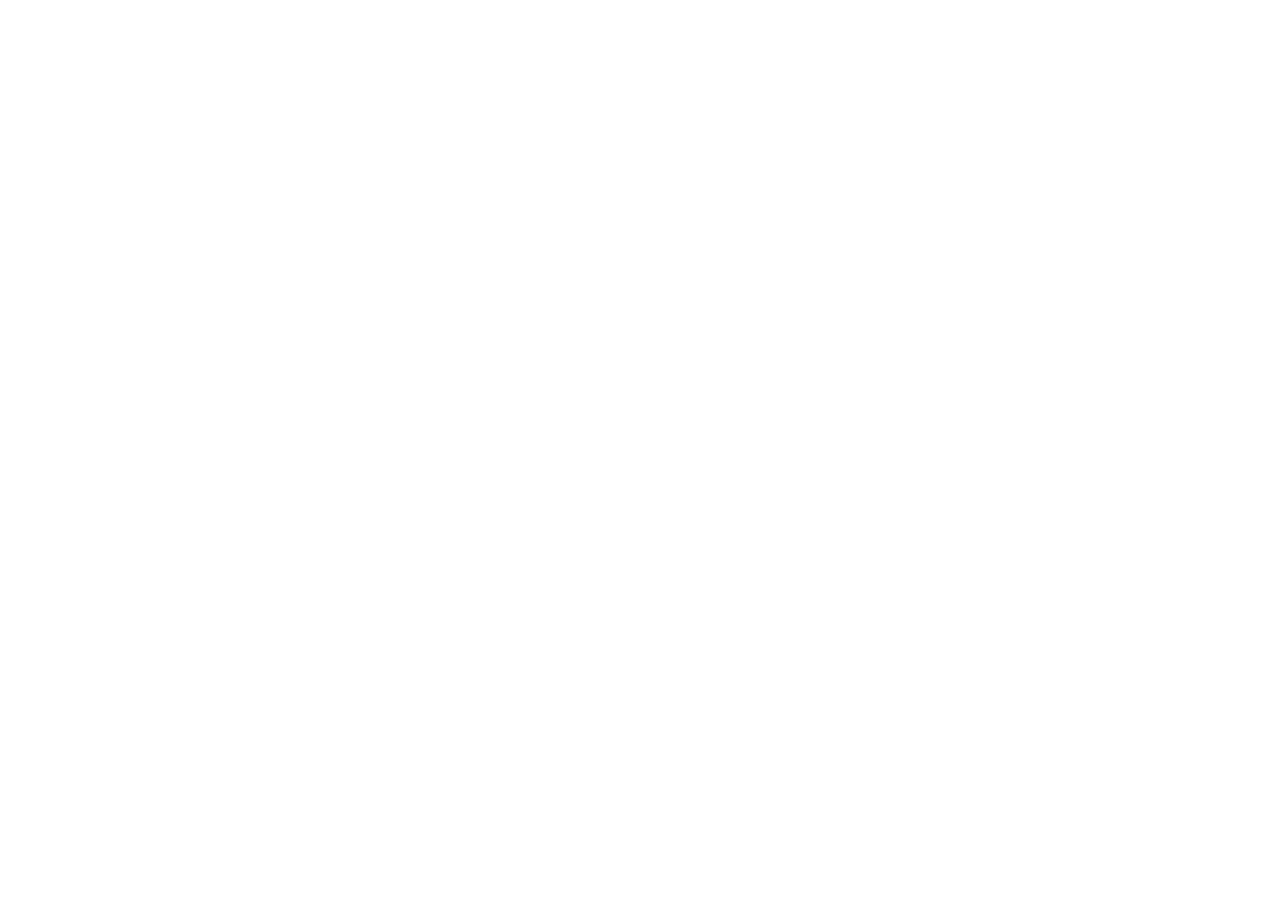
==== index.html @ dd5cb272 "creation du commit 1" ====
<!DOCTYPE html>
<html lang="en">
<head>
    <meta charset="UTF-8">
    <meta name="viewport" content="width=device-width, initial-scale=1.0">
    <title>Afritalent-accueil</title>
    <!--lien bootstrap -->
    <link rel="stylesheet" href="https://cdn.jsdelivr.net/npm/bootstrap@5.3.0/dist/css/bootstrap.min.css">
    <link rel="stylesheet" href="css/style.css">
</head>
<body>
    <!--lien bootstrap js-->
    <script src="https://cdn.jsdelivr.net/npm/bootstrap@5.3.0/dist/js/bootstrap.bundle.min.js"></script>
    <!--lien js-->
    <script src="js/main.js"></script>
</body>
</html>
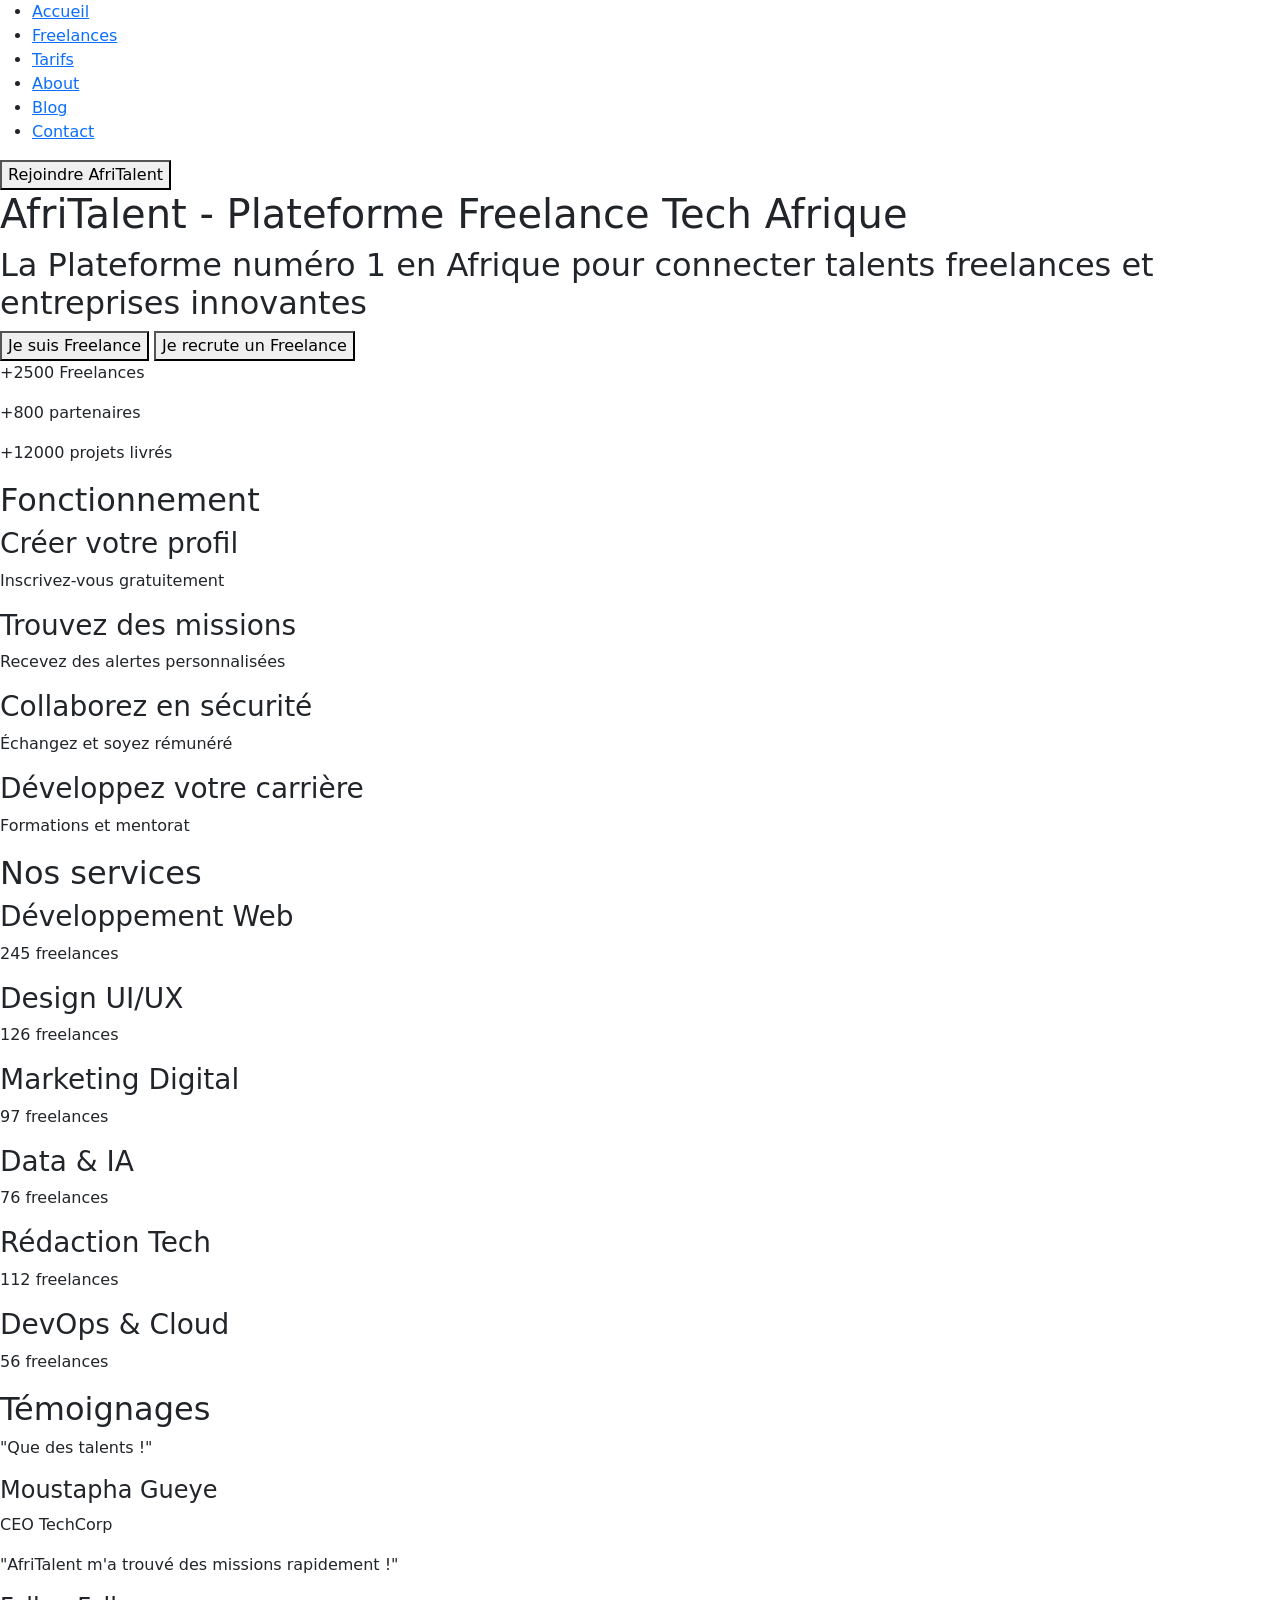
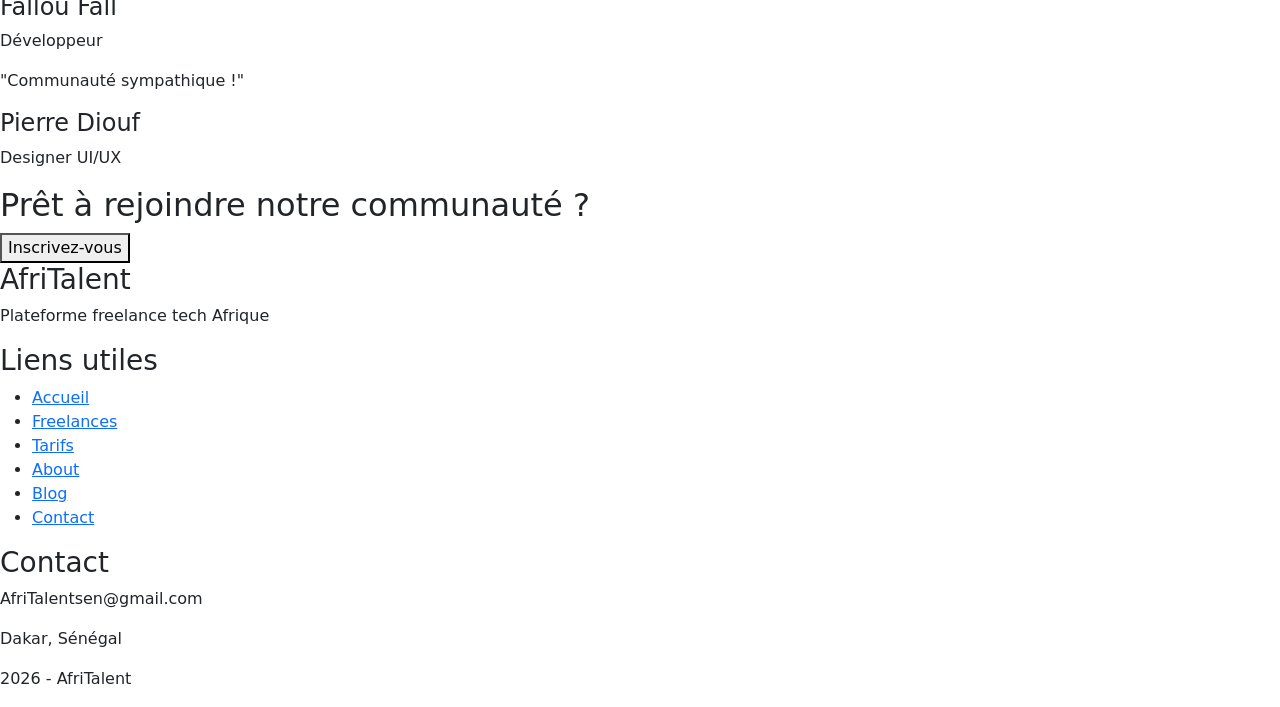
==== commit d32f1a40: "commit 2" ====
--- a/index.html
+++ b/index.html
@@ -9,6 +9,133 @@
     <link rel="stylesheet" href="css/style.css">
 </head>
 <body>
+    
+    <header>
+        <nav>
+            <ul>
+                <li><a href="index.html">Accueil</a></li>
+                <li><a href="freelances.html">Freelances</a></li>
+                <li><a href="tarifs.html">Tarifs</a></li>
+                <li><a href="about.html">About</a></li>
+                <li><a href="blog.html">Blog</a></li>
+                <li><a href="contact.html">Contact</a></li>
+            </ul>
+            <button>Rejoindre AfriTalent</button>
+        </nav>
+    </header>
+
+    <main>
+        <!-- Hero -->
+        <section>
+            <h1>AfriTalent - Plateforme Freelance Tech Afrique</h1>
+            <h2>La Plateforme numéro 1 en Afrique pour connecter talents freelances et entreprises innovantes</h2>
+            <button>Je suis Freelance</button>
+            <button>Je recrute un Freelance</button>
+            <p>+2500 Freelances</p>
+            <p>+800 partenaires</p>
+            <p>+12000 projets livrés</p>
+        </section>
+
+        <!-- Comment ça marche -->
+        <section>
+            <h2>Fonctionnement</h2>
+            <div>
+                <h3>Créer votre profil</h3>
+                <p>Inscrivez-vous gratuitement</p>
+            </div>
+            <div>
+                <h3>Trouvez des missions</h3>
+                <p>Recevez des alertes personnalisées</p>
+            </div>
+            <div>
+                <h3>Collaborez en sécurité</h3>
+                <p>Échangez et soyez rémunéré</p>
+            </div>
+            <div>
+                <h3>Développez votre carrière</h3>
+                <p>Formations et mentorat</p>
+            </div>
+        </section>
+
+        <!-- Nos services -->
+        <section>
+            <h2>Nos services</h2>
+            <div>
+                <h3>Développement Web</h3>
+                <p>245 freelances</p>
+            </div>
+            <div>
+                <h3>Design UI/UX</h3>
+                <p>126 freelances</p>
+            </div>
+            <div>
+                <h3>Marketing Digital</h3>
+                <p>97 freelances</p>
+            </div>
+            <div>
+                <h3>Data & IA</h3>
+                <p>76 freelances</p>
+            </div>
+            <div>
+                <h3>Rédaction Tech</h3>
+                <p>112 freelances</p>
+            </div>
+            <div>
+                <h3>DevOps & Cloud</h3>
+                <p>56 freelances</p>
+            </div>
+        </section>
+
+        <!-- Témoignages -->
+        <section>
+            <h2>Témoignages</h2>
+            <div>
+                <p>"Que des talents !"</p>
+                <h4>Moustapha Gueye</h4>
+                <p>CEO TechCorp</p>
+            </div>
+            <div>
+                <p>"AfriTalent m'a trouvé des missions rapidement !"</p>
+                <h4>Fallou Fall</h4>
+                <p>Développeur</p>
+            </div>
+            <div>
+                <p>"Communauté sympathique !"</p>
+                <h4>Pierre Diouf</h4>
+                <p>Designer UI/UX</p>
+            </div>
+        </section>
+
+        <!-- CTA -->
+        <section>
+            <h2>Prêt à rejoindre notre communauté ?</h2>
+            <button>Inscrivez-vous</button>
+        </section>
+    </main>
+
+    <footer>
+        <div>
+            <h3>AfriTalent</h3>
+            <p>Plateforme freelance tech Afrique</p>
+        </div>
+        <div>
+            <h3>Liens utiles</h3>
+            <ul>
+                <li><a href="index.html">Accueil</a></li>
+                <li><a href="freelances.html">Freelances</a></li>
+                <li><a href="tarifs.html">Tarifs</a></li>
+                <li><a href="about.html">About</a></li>
+                <li><a href="blog.html">Blog</a></li>
+                <li><a href="contact.html">Contact</a></li>
+            </ul>
+        </div>
+        <div>
+            <h3>Contact</h3>
+            <p>AfriTalentsen@gmail.com</p>
+            <p>Dakar, Sénégal</p>
+        </div>
+        <p>2026 - AfriTalent</p>
+    </footer>
     <!--lien bootstrap js-->
     <script src="https://cdn.jsdelivr.net/npm/bootstrap@5.3.0/dist/js/bootstrap.bundle.min.js"></script>
     <!--lien js-->
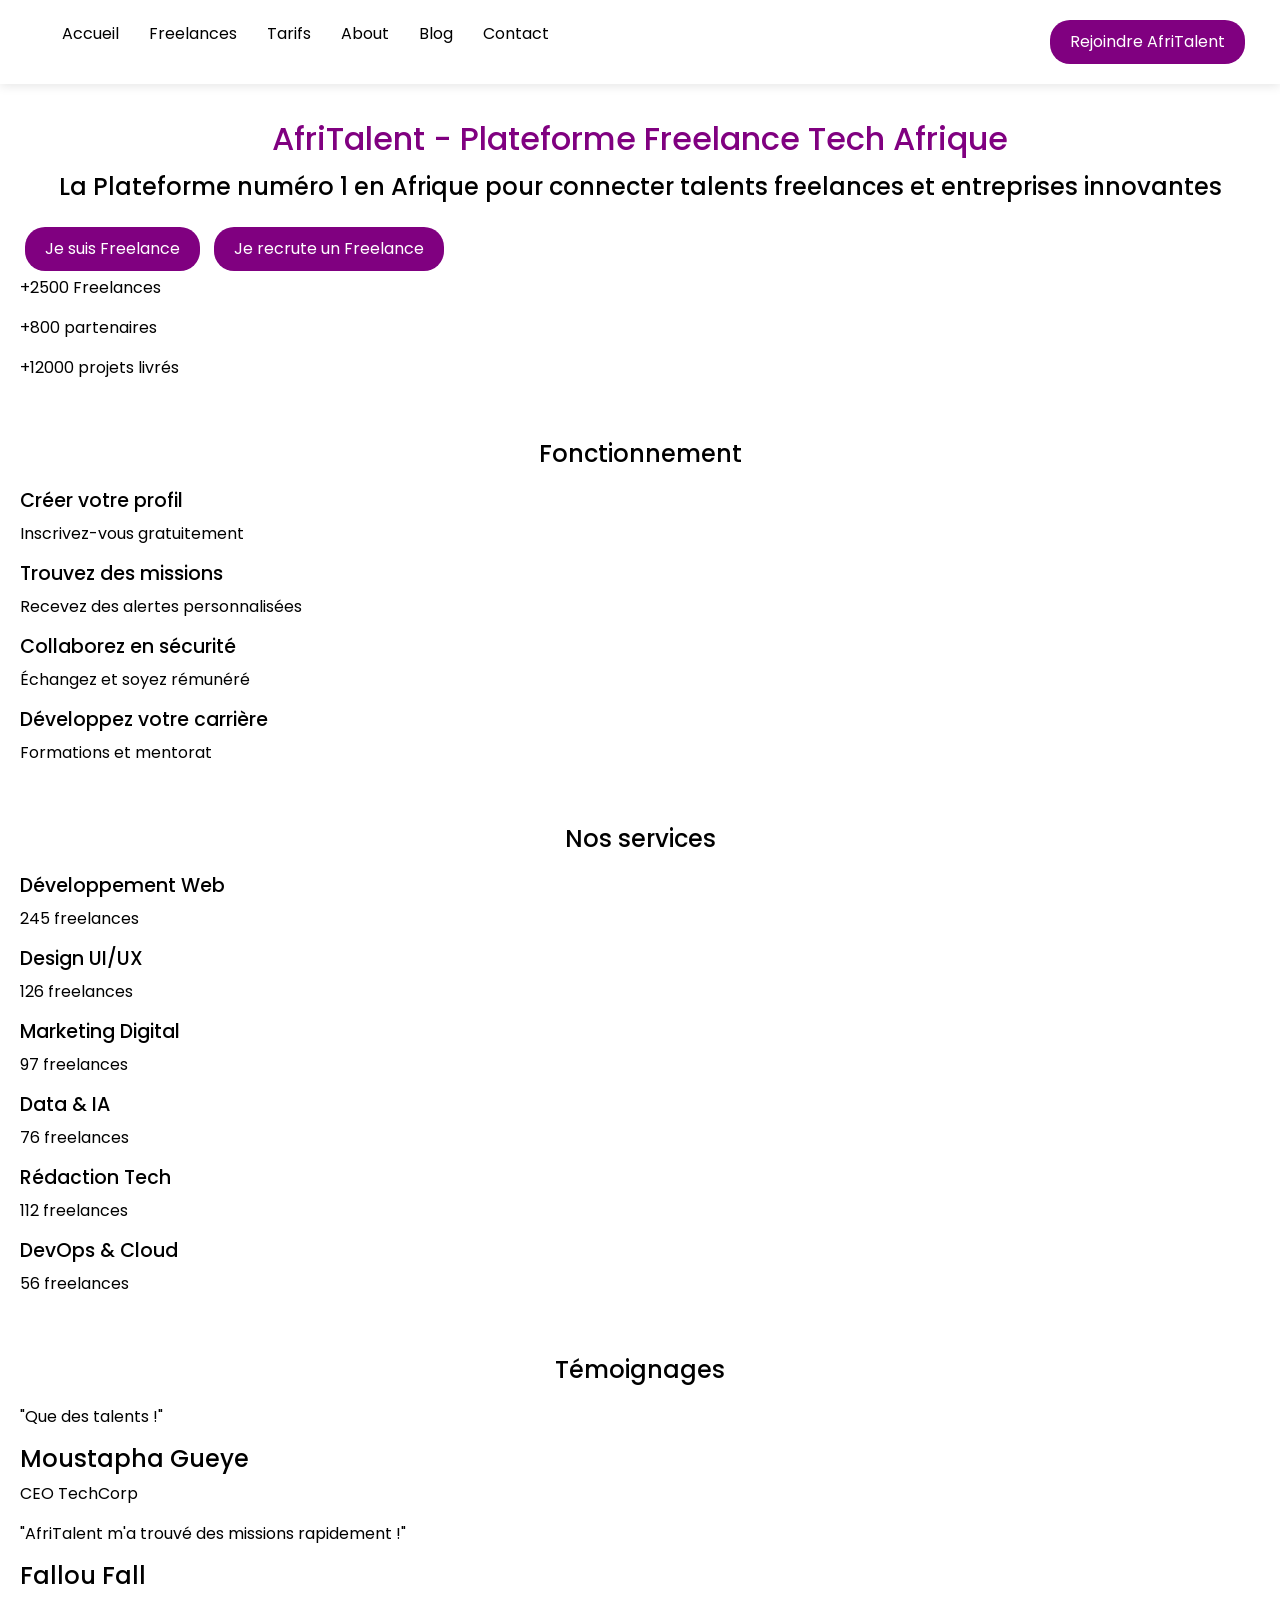
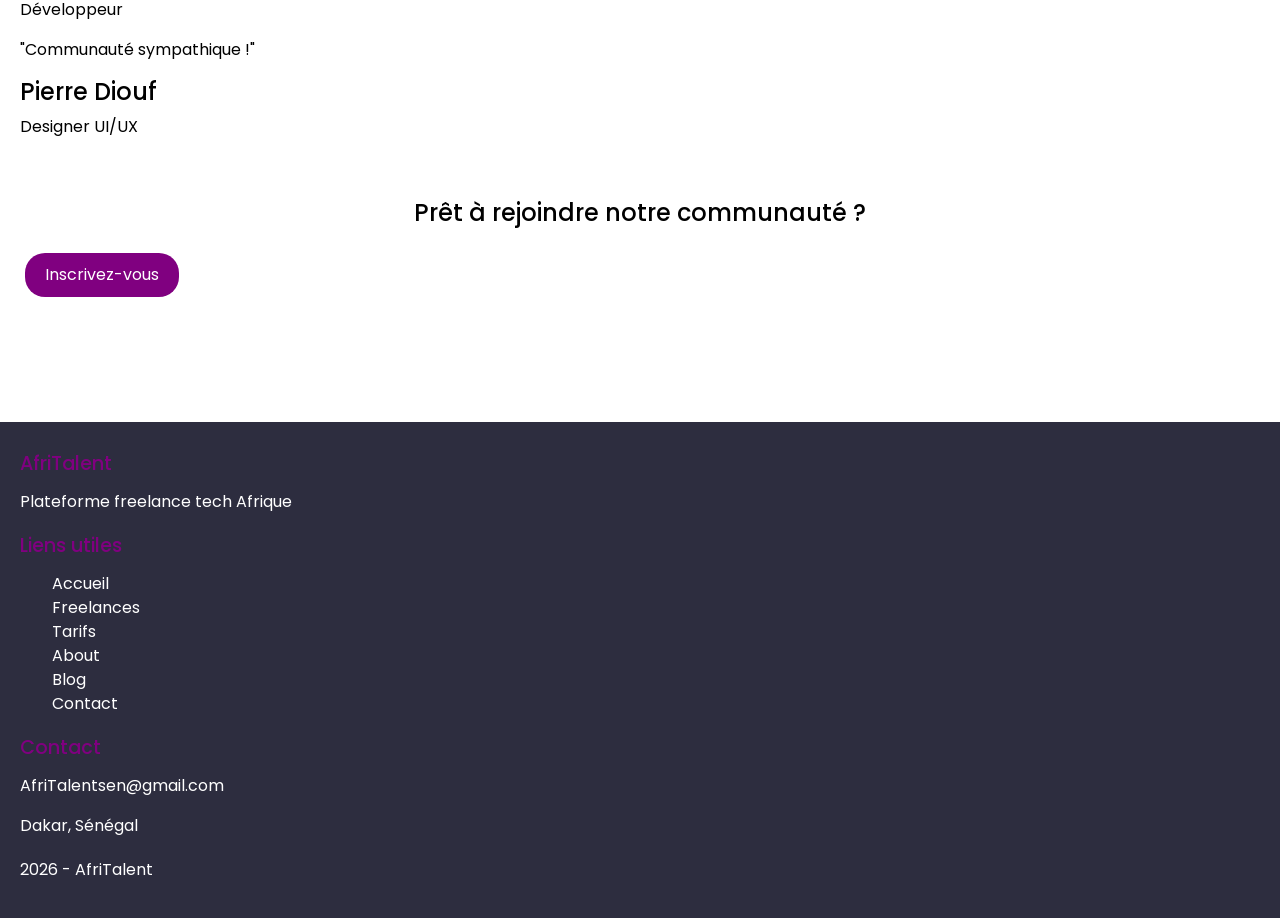
==== commit eae04012: "commit 3" ====
--- a/index.html
+++ b/index.html
@@ -7,6 +7,8 @@
     <!--lien bootstrap -->
     <link rel="stylesheet" href="https://cdn.jsdelivr.net/npm/bootstrap@5.3.0/dist/css/bootstrap.min.css">
     <link rel="stylesheet" href="css/style.css">
+    <!--lien google font-->
+    <link href="https://fonts.googleapis.com/css2?family=Poppins:wght@300;400;500;600;700&display=swap" rel="stylesheet">
 </head>
 <body>
     
--- a/css/style.css
+++ b/css/style.css
@@ -0,0 +1,163 @@
+/*variable CSS*/
+:root {
+    --violet: purple;
+    --violet-fonce: #800080;
+    --gris-fonce: #2d2d3f;
+    --gris-clair: #f8f9fa;
+    --blanc: white;
+    --noir: black;
+    --ombre: 0 2px 10px rgba(0, 0, 0, 0.1);
+}
+
+/*css*/
+* {
+    margin: 0;
+    padding: 0;
+}
+
+/*body */
+body {
+    font-family: 'Poppins', sans-serif;
+    background: var(--blanc);
+    color: var(--noir);
+}
+
+/*navbar*/
+header {
+    background: white;
+    padding: 15px 30px;
+    position: fixed;
+    top: 0;
+    width: 100%;
+    box-shadow: 0 2px 10px rgba(0, 0, 0, 0.1);
+}
+
+nav {
+    display: flex;
+    justify-content: space-between;
+    align-items: center;
+}
+
+nav ul {
+    display: flex;
+    list-style: none;
+    gap: 30px;
+}
+
+nav ul li a {
+    text-decoration: none;
+    color: black;
+}
+
+nav ul li a:hover {
+    color: purple;
+}
+
+nav button {
+    background: purple;
+    color: white;
+    border: none;
+    padding: 10px 20px;
+    border-radius: 20px;
+    cursor: pointer;
+}
+
+nav button:hover {
+    background: #800080;
+}
+
+/*main */
+main {
+    margin-top: 100px;
+    padding: 20px;
+}
+
+/*section*/
+section {
+    margin-bottom: 60px;
+}
+
+/*titre */
+h1 {
+    color: purple;
+    font-size: 2rem;
+    margin-bottom: 15px;
+    text-align: center;
+}
+
+h2 {
+    font-size: 1.5rem;
+    margin-bottom: 20px;
+    text-align: center;
+}
+
+h3 {
+    font-size: 1.2rem;
+    margin-bottom: 10px;
+}
+
+/* bouton*/
+button {
+    background: purple;
+    color: white;
+    border: none;
+    padding: 10px 20px;
+    border-radius: 20px;
+    cursor: pointer;
+    margin: 5px;
+}
+
+button:hover {
+    background: #800080;
+}
+
+/* footer*/
+footer {
+    background: #2d2d3f;
+    color: white;
+    padding: 30px 20px 20px;
+    margin-top: 40px;
+}
+
+footer div {
+    margin-bottom: 20px;
+}
+
+footer h3 {
+    color: purple;
+    margin-bottom: 15px;
+}
+
+footer ul {
+    list-style: none;
+}
+
+footer ul li a {
+    color: white;
+    text-decoration: none;
+}
+
+footer ul li a:hover {
+    color: purple;
+}
+
+/*responsive */
+@media (max-width: 768px) {
+    nav ul {
+        flex-direction: column;
+        gap: 10px;
+        margin-top: 10px;
+    }
+
+    nav {
+        flex-direction: column;
+    }
+
+    h1 {
+        font-size: 1.5rem;
+    }
+
+    h2 {
+        font-size: 1.2rem;
+    }
+}
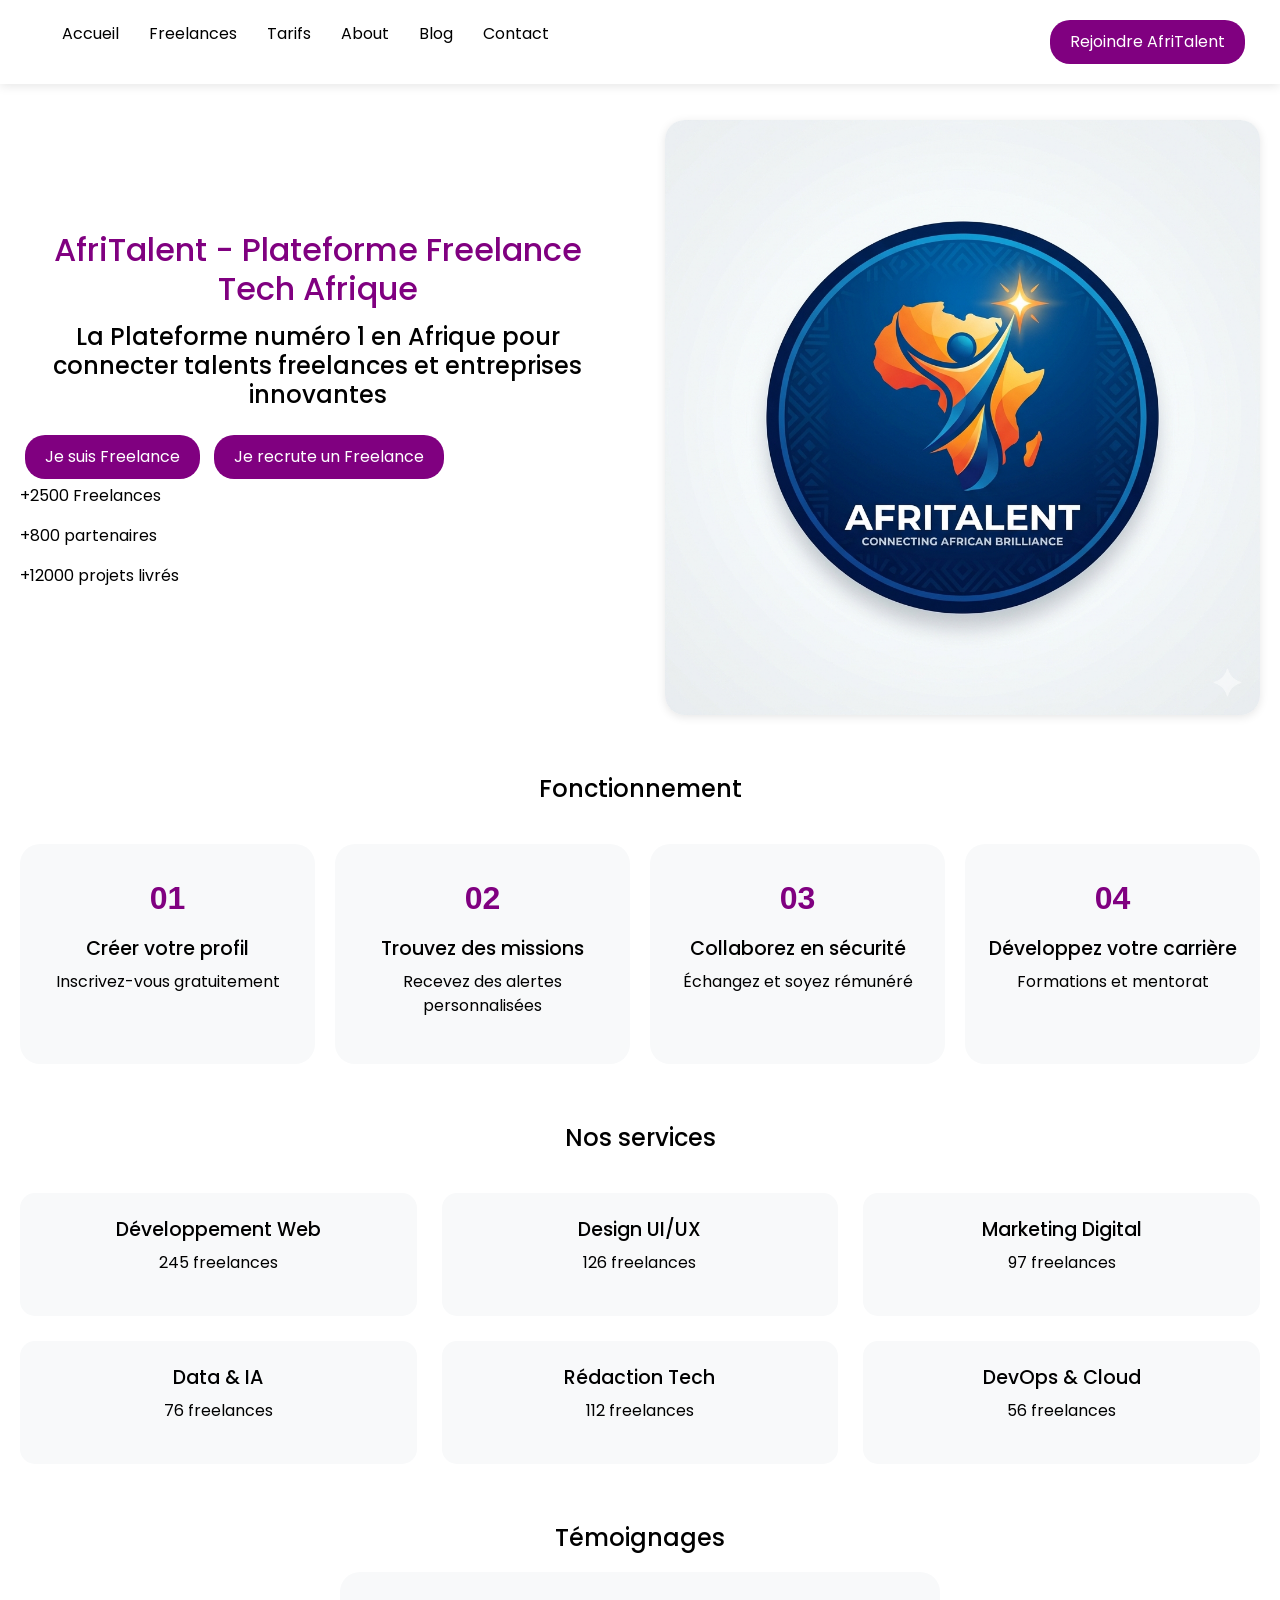
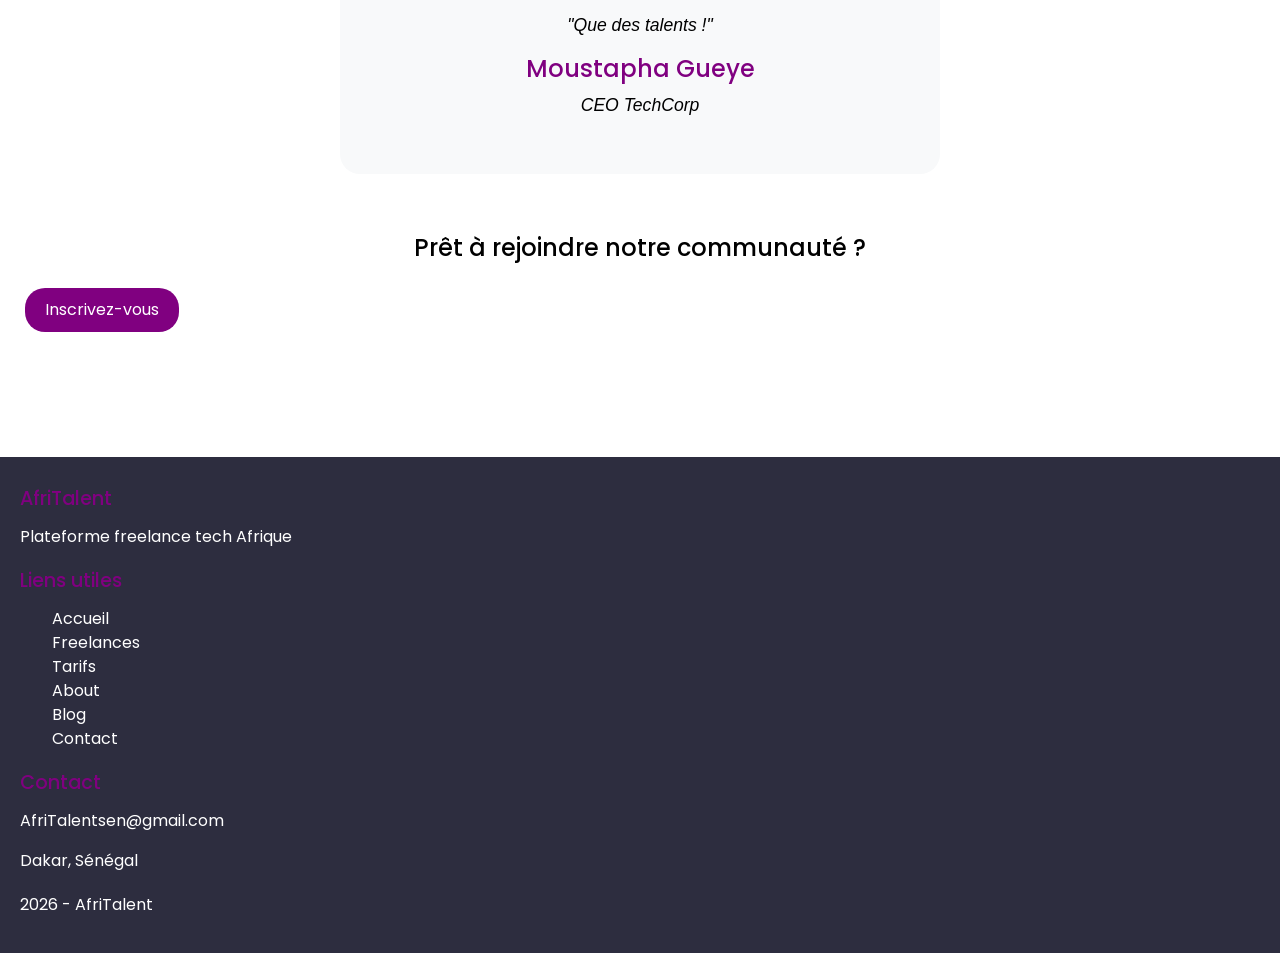
==== commit 83cb7cf4: "commit 4" ====
--- a/index.html
+++ b/index.html
@@ -29,83 +29,119 @@
     <main>
         <!-- Hero -->
         <section>
-            <h1>AfriTalent - Plateforme Freelance Tech Afrique</h1>
-            <h2>La Plateforme numéro 1 en Afrique pour connecter talents freelances et entreprises innovantes</h2>
-            <button>Je suis Freelance</button>
-            <button>Je recrute un Freelance</button>
-            <p>+2500 Freelances</p>
-            <p>+800 partenaires</p>
-            <p>+12000 projets livrés</p>
-        </section>
+            <div class="hero">
+    <div class="hero-content">
+        <h1>AfriTalent - Plateforme Freelance Tech Afrique</h1>
+        <h2>La Plateforme numéro 1 en Afrique pour connecter talents freelances et entreprises innovantes</h2>
+        <button>Je suis Freelance</button>
+        <button>Je recrute un Freelance</button>
+        <p>+2500 Freelances</p>
+        <p>+800 partenaires</p>
+        <p>+12000 projets livrés</p>
+    </div>
+    <div class="hero-image">
+        <img src="images/histoire.jpg" alt="Freelance tech">
+    </div>
+</div>
 
-        <!-- Comment ça marche -->
-        <section>
-            <h2>Fonctionnement</h2>
-            <div>
-                <h3>Créer votre profil</h3>
-                <p>Inscrivez-vous gratuitement</p>
+<!-- Comment ça marche - Bento Grid -->
+<section>
+    <h2>Fonctionnement</h2>
+    <div class="bento-grid">
+        <div class="bento-carte">
+            <div class="numero">01</div>
+            <h3>Créer votre profil</h3>
+            <p>Inscrivez-vous gratuitement</p>
+        </div>
+        <div class="bento-carte">
+            <div class="numero">02</div>
+            <h3>Trouvez des missions</h3>
+            <p>Recevez des alertes personnalisées</p>
+        </div>
+        <div class="bento-carte">
+            <div class="numero">03</div>
+            <h3>Collaborez en sécurité</h3>
+            <p>Échangez et soyez rémunéré</p>
+        </div>
+        <div class="bento-carte">
+            <div class="numero">04</div>
+            <h3>Développez votre carrière</h3>
+            <p>Formations et mentorat</p>
+        </div>
+    </div>
+</section>
+
+<!-- Nos services -->
+<section>
+    <h2>Nos services</h2>
+    <div class="categories-grid">
+        <div class="categories-carte">
+            <i class="bi bi-code-slash"></i>
+            <h3>Développement Web</h3>
+            <p>245 freelances</p>
+        </div>
+        <div class="categories-carte">
+            <i class="bi bi-brush"></i>
+            <h3>Design UI/UX</h3>
+            <p>126 freelances</p>
+        </div>
+        <div class="categories-carte">
+            <i class="bi bi-megaphone"></i>
+            <h3>Marketing Digital</h3>
+            <p>97 freelances</p>
+        </div>
+        <div class="categories-carte">
+            <i class="bi bi-graph-up"></i>
+            <h3>Data & IA</h3>
+            <p>76 freelances</p>
+        </div>
+        <div class="categories-carte">
+            <i class="bi bi-pencil"></i>
+            <h3>Rédaction Tech</h3>
+            <p>112 freelances</p>
+        </div>
+        <div class="categories-carte">
+            <i class="bi bi-cloud-upload"></i>
+            <h3>DevOps & Cloud</h3>
+            <p>56 freelances</p>
+        </div>
+    </div>
+</section>
+
+<!-- Témoignages - Carousel -->
+<section>
+    <h2>Témoignages</h2>
+    <div id="temoinscarousel" class="carousel slide" data-bs-ride="carousel">
+        <div class="carousel-inner">
+            <div class="carousel-item active">
+                <div class="carte-temoins">
+                    <p>"Que des talents !"</p>
+                    <h4>Moustapha Gueye</h4>
+                    <p>CEO TechCorp</p>
+                </div>
             </div>
-            <div>
-                <h3>Trouvez des missions</h3>
-                <p>Recevez des alertes personnalisées</p>
+            <div class="carousel-item">
+                <div class="carte-temoins">
+                    <p>"AfriTalent m'a trouvé des missions rapidement !"</p>
+                    <h4>Fallou Fall</h4>
+                    <p>Développeur</p>
+                </div>
             </div>
-            <div>
-                <h3>Collaborez en sécurité</h3>
-                <p>Échangez et soyez rémunéré</p>
+            <div class="carousel-item">
+                <div class="carte-temoins">
+                    <p>"Communauté sympathique !"</p>
+                    <h4>Pierre Diouf</h4>
+                    <p>Designer UI/UX</p>
+                </div>
             </div>
-            <div>
-                <h3>Développez votre carrière</h3>
-                <p>Formations et mentorat</p>
-            </div>
-        </section>
-
-        <!-- Nos services -->
-        <section>
-            <h2>Nos services</h2>
-            <div>
-                <h3>Développement Web</h3>
-                <p>245 freelances</p>
-            </div>
-            <div>
-                <h3>Design UI/UX</h3>
-                <p>126 freelances</p>
-            </div>
-            <div>
-                <h3>Marketing Digital</h3>
-                <p>97 freelances</p>
-            </div>
-            <div>
-                <h3>Data & IA</h3>
-                <p>76 freelances</p>
-            </div>
-            <div>
-                <h3>Rédaction Tech</h3>
-                <p>112 freelances</p>
-            </div>
-            <div>
-                <h3>DevOps & Cloud</h3>
-                <p>56 freelances</p>
-            </div>
-        </section>
-
-        <!-- Témoignages -->
-        <section>
-            <h2>Témoignages</h2>
-            <div>
-                <p>"Que des talents !"</p>
-                <h4>Moustapha Gueye</h4>
-                <p>CEO TechCorp</p>
-            </div>
-            <div>
-                <p>"AfriTalent m'a trouvé des missions rapidement !"</p>
-                <h4>Fallou Fall</h4>
-                <p>Développeur</p>
-            </div>
-            <div>
-                <p>"Communauté sympathique !"</p>
-                <h4>Pierre Diouf</h4>
-                <p>Designer UI/UX</p>
-            </div>
+        </div>
+        <button class="carousel-control-prev" type="button" data-bs-target="#temoinscarousel" data-bs-slide="prev">
+            <span class="carousel-control-prev-icon"></span>
+        </button>
+        <button class="carousel-control-next" type="button" data-bs-target="#temoinscarousel" data-bs-slide="next">
+            <span class="carousel-control-next-icon"></span>
+        </button>
+    </div>
         </section>
 
         <!-- CTA -->
--- a/css/style.css
+++ b/css/style.css
@@ -160,4 +160,109 @@
     h2 {
         font-size: 1.2rem;
     }
+}
+/* cssc4*/
+/* Hero */
+.hero {
+    display: flex;
+    align-items: center;
+    gap: 50px;
+    flex-wrap: wrap;
+    margin-bottom: 60px;
+}
+
+.hero-content {
+    flex: 1;
+}
+
+.hero-image {
+    flex: 1;
+}
+
+.hero-image img {
+    width: 100%;
+    border-radius: 20px;
+    box-shadow: var(--ombre);
+}
+
+/* Bento Grid */
+.bento-grid {
+    display: grid;
+    grid-template-columns: repeat(4, 1fr);
+    gap: 20px;
+    margin: 40px 0;
+}
+
+.bento-carte {
+    background: var(--gris-clair);
+    padding: 30px 20px;
+    text-align: center;
+    border-radius: 20px;
+    transition: all 0.3s ease;
+}
+
+.bento-carte:hover {
+    transform: translateY(-10px);
+    box-shadow: var(--ombre);
+}
+
+.bento-carte .numero {
+    font-size: 2rem;
+    font-weight: bold;
+    color: var(--violet);
+    margin-bottom: 15px;
+}
+
+/* Categories Grid */
+.categories-grid {
+    display: grid;
+    grid-template-columns: repeat(3, 1fr);
+    gap: 25px;
+    margin: 40px 0;
+}
+
+.categories-carte {
+    background: var(--gris-clair);
+    padding: 25px;
+    text-align: center;
+    border-radius: 15px;
+    transition: all 0.3s ease;
+    cursor: pointer;
+}
+
+.categories-carte:hover {
+    transform: translateY(-8px);
+    box-shadow: 0 10px 25px rgba(0,0,0,0.15);
+    background: var(--violet);
+    color: white;
+}
+
+.categories-carte i {
+    font-size: 2.5rem;
+    color: var(--violet);
+    margin-bottom: 15px;
+}
+
+.categories-carte:hover i {
+    color: white;
+}
+
+/* Carousel */
+.carte-temoins {
+    background: var(--gris-clair);
+    padding: 40px;
+    text-align: center;
+    border-radius: 20px;
+    max-width: 600px;
+    margin: 0 auto;
+}
+
+.carte-temoins p {
+    font-style: italic;
+    font-size: 1.1rem;
+}
+
+.carte-temoins h4 {
+    color: var(--violet);
+    margin-top: 15px;
 }
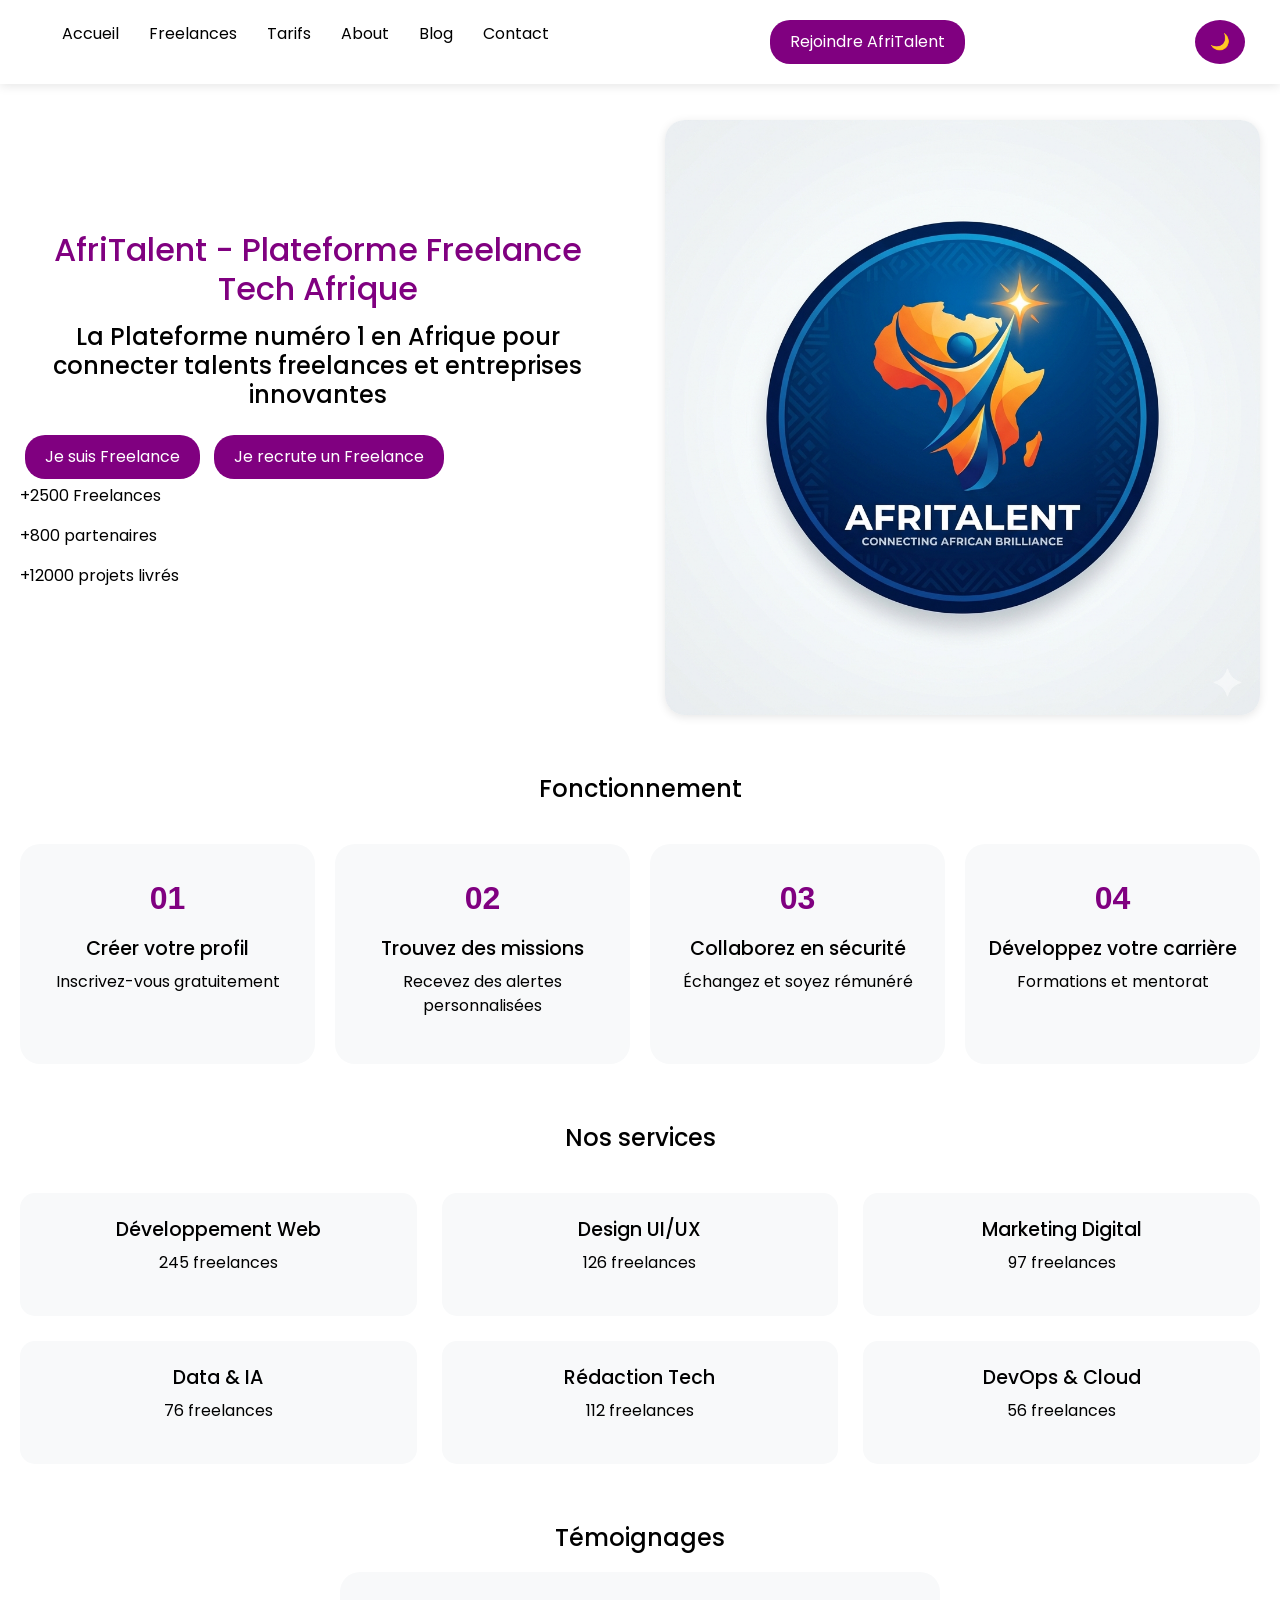
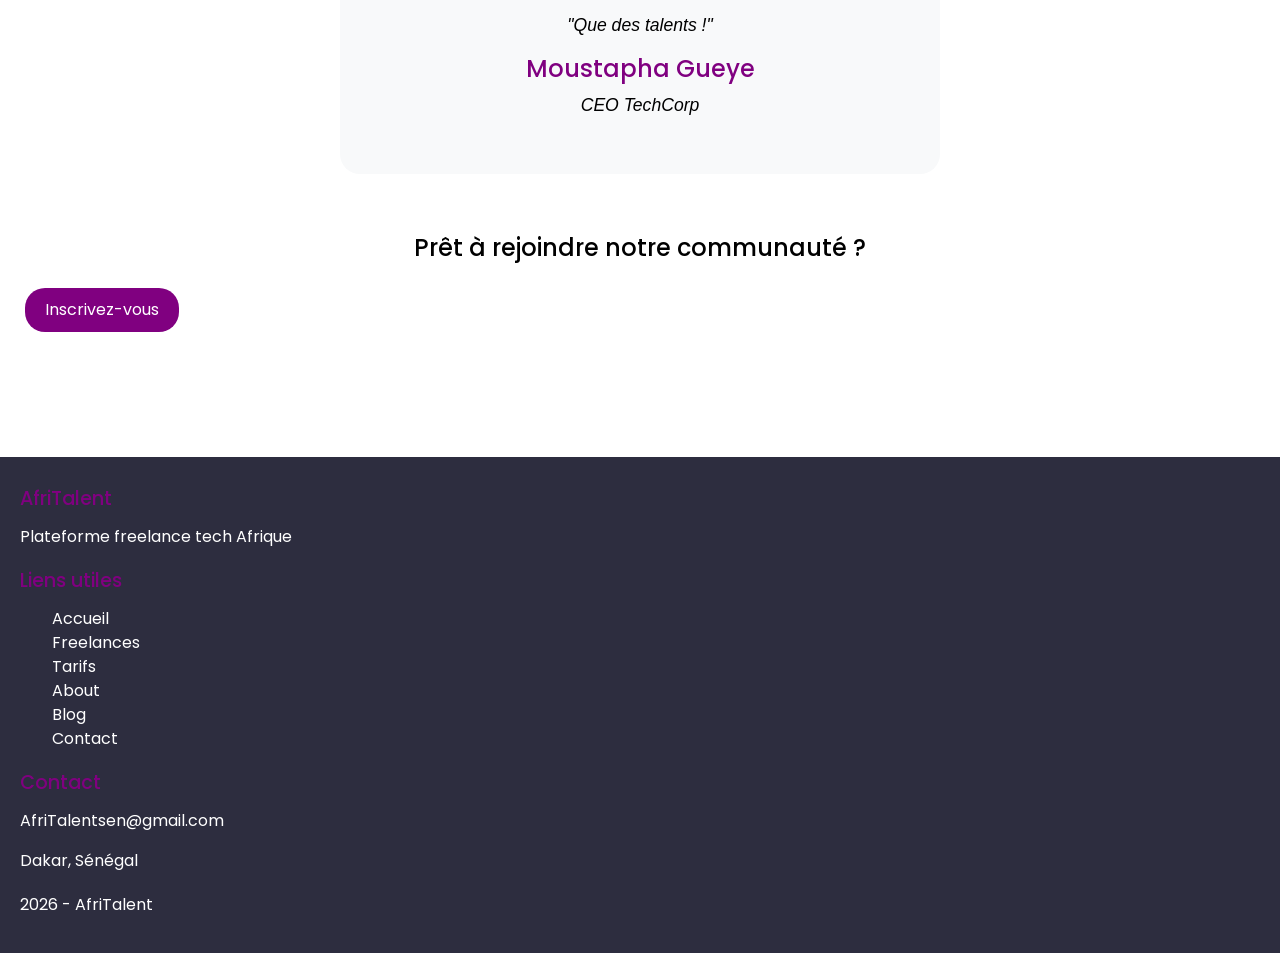
==== commit 190819f3: "commit 6" ====
--- a/index.html
+++ b/index.html
@@ -44,7 +44,7 @@
     </div>
 </div>
 
-<!-- Comment ça marche - Bento Grid -->
+<!--Comment ça marche - Bento Grid-->
 <section>
     <h2>Fonctionnement</h2>
     <div class="bento-grid">
@@ -172,7 +172,7 @@
             <p>AfriTalentsen@gmail.com</p>
             <p>Dakar, Sénégal</p>
         </div>
-        <p>2026 - AfriTalent</p>
+        <p><span id="annee"></span> - AfriTalent</p>
     </footer>
     <!--lien bootstrap js-->
     <script src="https://cdn.jsdelivr.net/npm/bootstrap@5.3.0/dist/js/bootstrap.bundle.min.js"></script>
--- a/css/style.css
+++ b/css/style.css
@@ -265,4 +265,470 @@
 .carte-temoins h4 {
     color: var(--violet);
     margin-top: 15px;
-}+}
+/*style pour freelance*/
+/* Grille des freelances - CORRIGÉE */
+.gridfreelance{
+    display: grid;
+    grid-template-columns: repeat(3, 1fr);
+    gap: 30px;
+    margin-top: 20px;
+}
+
+/* Carte freelance */
+.cartefreelance{
+    background: white;
+    border-radius: 15px;
+    padding: 20px;
+    text-align: center;
+    box-shadow: 0 5px 15px rgba(0, 0, 0, 0.1);
+    transition: all 0.3s ease;
+}
+
+.cartefreelance:hover{
+    transform: translateY(-8px);
+    box-shadow: 0 10px 25px rgba(0, 0, 0, 0.15);
+}
+
+.cartefreelance img{
+    width: 100px;
+    height: 100px;
+    border-radius: 50%;
+    object-fit: cover;
+    margin-bottom: 15px;
+}
+
+.cartefreelance h3{
+    color: purple;
+    margin-bottom: 5px;
+}
+
+.cartefreelance p{
+    margin: 5px 0;
+    color: #555;
+}
+
+.cartefreelance p:nth-of-type(3){
+    font-weight: bold;
+    color: purple;
+    font-size: 1.1rem;
+}
+
+.cartefreelance p:nth-of-type(4){
+    color: gold;
+    font-size: 1.2rem;
+}
+
+.cartefreelance button{
+    background: purple;
+    color: white;
+    border: none;
+    padding: 8px 15px;
+    border-radius: 20px;
+    cursor: pointer;
+    margin-top: 10px;
+}
+
+/* Filtres */
+.filtre{
+    display: flex;
+    justify-content: center;
+    gap: 15px;
+    flex-wrap: wrap;
+    margin: 30px 0;
+}
+
+.filtre button{
+    background: #f0f0f0;
+    color: #333;
+    border: none;
+    padding: 10px 20px;
+    border-radius: 30px;
+    cursor: pointer;
+    transition: all 0.3s;
+}
+
+.filtre button:hover{
+    background: purple;
+    color: white;
+}
+
+/*survol*/
+.cartefreelance:hover{
+    transform: translateY(-8px);
+    box-shadow: 0 10px 25px rgba(0, 0, 0, 0.15);
+}
+/*style pour la partie tarif*/
+.container{
+    display: flex;
+    justify-content: center;
+    gap: 30px;
+    flex-wrap: wrap;
+}
+.cartetarif{
+    background: white;
+    border-radius: 20px;
+    padding: 30px;
+    text-align: center;
+    width: 300px;
+    box-shadow: 0 5px 20px rgba(0, 0, 0, 0.1);
+    transition: all 0.3s ease;
+}
+.cartefacture{
+    background: white;
+    
+    transform: scale(1.05);
+}
+/*style pour la partie about*/
+.histoire{
+    display: flex;
+    gap: 40px;
+    align-items: center;
+    margin: 40px 0;
+}
+.texte{
+    flex: 1;
+}
+.logo{
+    flex: 1;
+}
+.logo img{
+    width: 100%;
+    border-radius: 15px;
+}
+.gridvaleur{
+    display: grid;
+    grid-template-columns: repeat(4, 1fr);
+    gap: 30px;
+    margin: 40px 0;
+}
+.cartevaleur{
+    background: var(--gris-clair);
+    padding: 25px;
+    text-align: center;
+    border-radius: 15px;
+    box-shadow: 0 5px 15px rgba(0, 0, 0, 0.1);
+    transition: all 0.3s ease;
+}
+.cartevaleur:hover{
+    transform: translateY(-5px);
+}
+.cartevaleur h3{
+    color: var(--violet);
+    margin-bottom: 15px;
+}
+.gridequipe{
+    display: grid;
+    grid-template-columns: repeat(4, 1fr);
+    gap: 30px;
+    text-align: center;
+    margin: 40px 0;
+}
+.carteequipe{
+    background: var(--gris-clair);
+    padding: 20px;
+    text-align: center;
+    border-radius: 15px;
+    box-shadow: 0 5px 15px rgba(0, 0, 0, 0.1);
+    transition: all 0.3s ease;
+}
+.carteequipe:hover{
+    transform: translateY(-5px);
+}
+.carteequipe img{
+    width: 150px;
+    height: 150px;
+    border-radius: 50%;
+    object-fit: cover;
+    margin-bottom: 15px;
+}
+.carteequipe h3{
+    color: var(--violet);
+    margin-bottom: 5px;
+}
+.carteequipe p{
+    color: #666;
+    margin-bottom: 15px;
+}
+.carteequipe a{
+    color: var(--violet);
+    text-decoration: none;
+    margin: 0 10px;
+}
+.carteequipe a:hover{
+    text-decoration: underline;
+}
+.gridstatistique{
+    display: grid;
+    grid-template-columns: repeat(4, 1fr);
+    gap: 30px;
+    margin: 40px 0px;
+    text-align: center;
+}
+
+.cartestatistique{
+    background: purple;
+    color: white;
+    padding: 30px;
+    border-radius: 15px;
+    transition: all 0.3s ease;
+}
+.cartestatistique:hover{
+    transform: scale(1.05);
+}
+.cartestatistique p:first-child{
+    font-size: 2.5rem;
+    font-weight: bold;
+}
+/*style pour la partie contact*/
+.contactcontainer{
+    display: flex;
+    gap: 40px;
+    margin: 40px 0;
+    flex-wrap: wrap;
+}
+.formecontact{
+    flex: 2;
+}
+.formecontact .formegroupe{
+    margin-bottom: 20px;
+}
+.formecontact label{
+    display: block;
+    margin-bottom: 8px;
+    font-weight: bold;
+}
+.formecontact input,
+.formecontact select,
+.formecontact textarea{
+    width: 100%;
+    padding: 12px;
+    border: 1px solid #ddd;
+    border-radius: 10px;
+    font-size: 1rem;
+}
+.messageerreur{
+    color: red;
+    font-size: 0.8rem;
+    margin-top: 5px;
+}
+.messagesucces{
+    color: green;
+    margin-top: 15px;
+    font-weight: bold;
+}
+.infocontact{
+    flex: 1;
+    background: var(--gris-clair);
+    padding: 25px;
+    border-radius: 15px;
+}
+.infocontact h3{
+    color: var(--violet);
+    margin-top: 20px;
+    margin-bottom: 15px;
+}
+.infocontact h3:first-of-type{
+    margin-top: 0;
+}
+.mapcontainer{
+    margin: 30px 0;
+    border-radius: 15px;
+    overflow: hidden;
+}
+/*c5 responsive*/
+
+/*TABLETTE*/
+@media (max-width: 768px) {
+    /*Navbar en colonne*/
+    nav{
+        flex-direction: column;
+        gap: 15px;
+    }
+    
+    nav ul{
+        flex-direction: column;
+        text-align: center;
+        gap: 10px;
+    }
+    
+    /*Titres plus petits*/
+    h1{
+        font-size: 1.8rem;
+    }
+    
+    h2{
+        font-size: 1.3rem;
+    }
+    
+    /*Page d'accueil*/
+    .hero{
+        flex-direction: column;
+        text-align: center;
+    }
+    
+    .bento-grid{
+        grid-template-columns: repeat(2, 1fr);
+    }
+    
+    .categories-grid{
+        grid-template-columns: repeat(2, 1fr);
+    }
+    
+    /*Page freelances*/
+    .gridfreelance{
+        grid-template-columns: repeat(2, 1fr);
+    }
+    
+    /*Page tarifs*/
+    .container{
+        flex-direction: column;
+        align-items: center;
+    }
+    
+    /*Page about*/
+    .histoire{
+        flex-direction: column;
+        text-align: center;
+    }
+    
+    .gridvaleur{
+        grid-template-columns: repeat(2, 1fr);
+    }
+    
+    .gridequipe{
+        grid-template-columns: repeat(2, 1fr);
+    }
+    
+    .gridstatistique{
+        grid-template-columns: repeat(2, 1fr);
+    }
+    
+    /* Page contact */
+    .contactcontainer{
+        flex-direction: column;
+    }
+    
+    .infocontact{
+        order: -1;
+    }
+}
+
+/* MOBILE*/
+@media (max-width: 480px) {
+    .bento-grid {
+        grid-template-columns: 1fr;
+    }
+    
+    .categories-grid {
+        grid-template-columns: 1fr;
+    }
+    
+    .gridfreelance {
+        grid-template-columns: 1fr;
+    }
+    
+    .gridvaleur{
+        grid-template-columns: 1fr;
+    }
+    
+    .gridequipe{
+        grid-template-columns: 1fr;
+    }
+    
+    .gridstatistique{
+        grid-template-columns: 1fr;
+    }
+    
+    /* Ajustement des boutons */
+    button {
+        width: 100%;
+        margin: 5px 0;
+    }
+    
+    .filtre{
+        flex-wrap: wrap;
+    }
+    
+    .filtre button {
+        width: auto;
+    }
+}
+/*c6*/
+/*mode sombre*/
+body.dark-mode{
+    background: #1a1a2e;
+    color: white;
+}
+body.dark-mode header{
+    background: #0f0f1a;
+    box-shadow: 0 2px 10px rgba(0, 0, 0, 0.3);
+}
+body.dark-mode nav ul li a{
+    color: white !important;
+}
+body.dark-mode nav ul li a:hover{
+    color: #a855f7 !important;
+}
+body.dark-mode nav button{
+    background: #a855f7;
+    color: white;
+}
+body.dark-mode h1,
+body.dark-mode h2,
+body.dark-mode h3,
+body.dark-mode h4{
+    color: #a855f7;
+}
+body.dark-mode .bento-carte,
+body.dark-mode .categories-carte,
+body.dark-mode .carte-temoins,
+body.dark-mode .cartefreelance,
+body.dark-mode .cartefacture,
+body.dark-mode .cartevaleur,
+body.dark-mode .carteequipe,
+body.dark-mode .cartestatistique{
+    background: #16213e;
+    color: white;
+    box-shadow: 0 5px 20px rgba(0, 0, 0, 0.3);
+}
+/*texte dans les cartes*/
+body.dark-mode .bento-carte p,
+body.dark-mode .categories-carte p,
+body.dark-mode .cartefreelance p,
+body.dark-mode .cartevaleur p,
+body.dark-mode .carteequipe p{
+    color: #cccccc;
+}
+body.dark-mode .footer{
+    background: #0f0f1a;
+}
+body.dark-mode .footer h3{
+    color: #a855f7;
+}
+body.dark-mode .footer ul li a{
+    color: white;
+}
+body.dark-mode .footer ul li a:hover{
+    color: #a855f7;
+}
+/*formulaire contact*/
+body.dark-mode .formecontact input,
+body.dark-mode .formecontact select,
+body.dark-mode .formecontact textarea{
+    background: #0f0f1a;
+    border: 1px solid #a855f7;
+    color: white;
+}
+body.dark-mode .infocontact{
+    background: #16213e;
+    color: white;
+}
+body.dark-mode .infocontact h3{
+    color: #a855f7;
+}
+/*statistique*/
+body.dark-mode .hero-content p{
+    background: #a855f7;
+    color: white;
+}
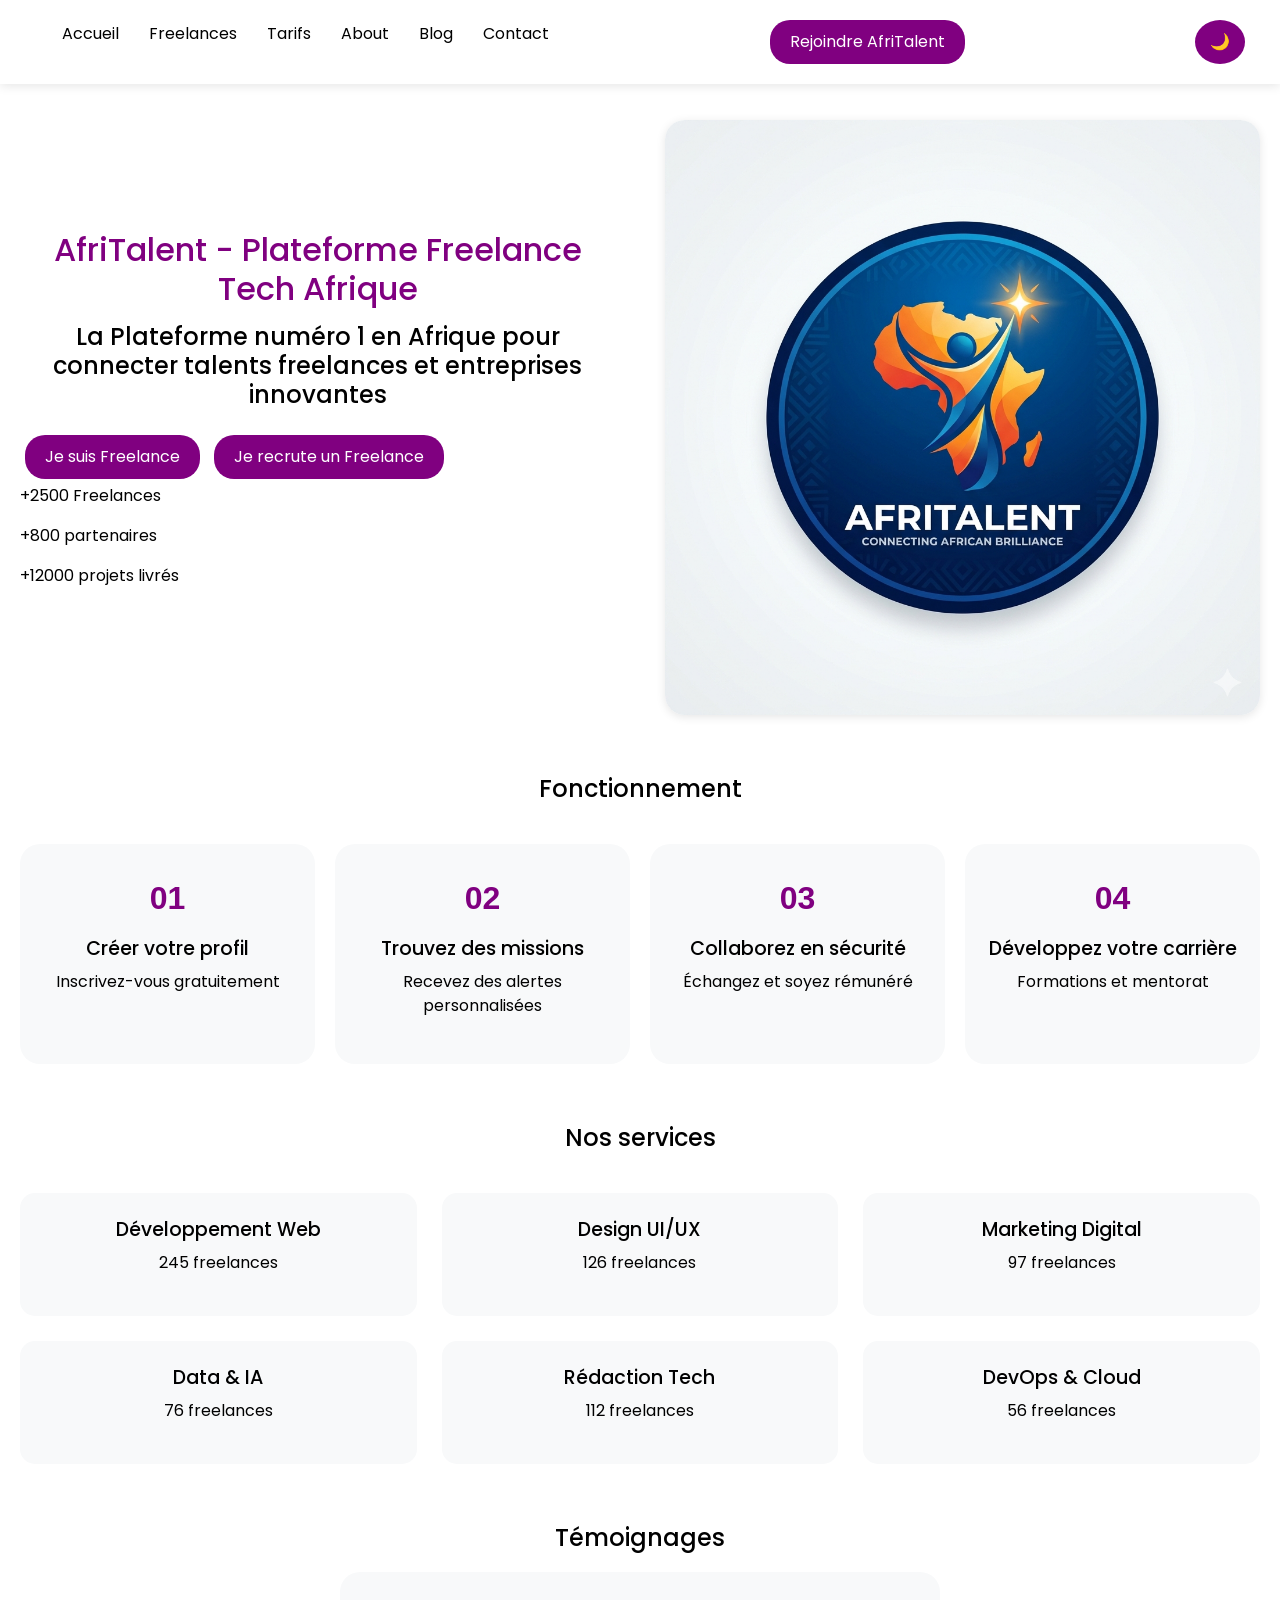
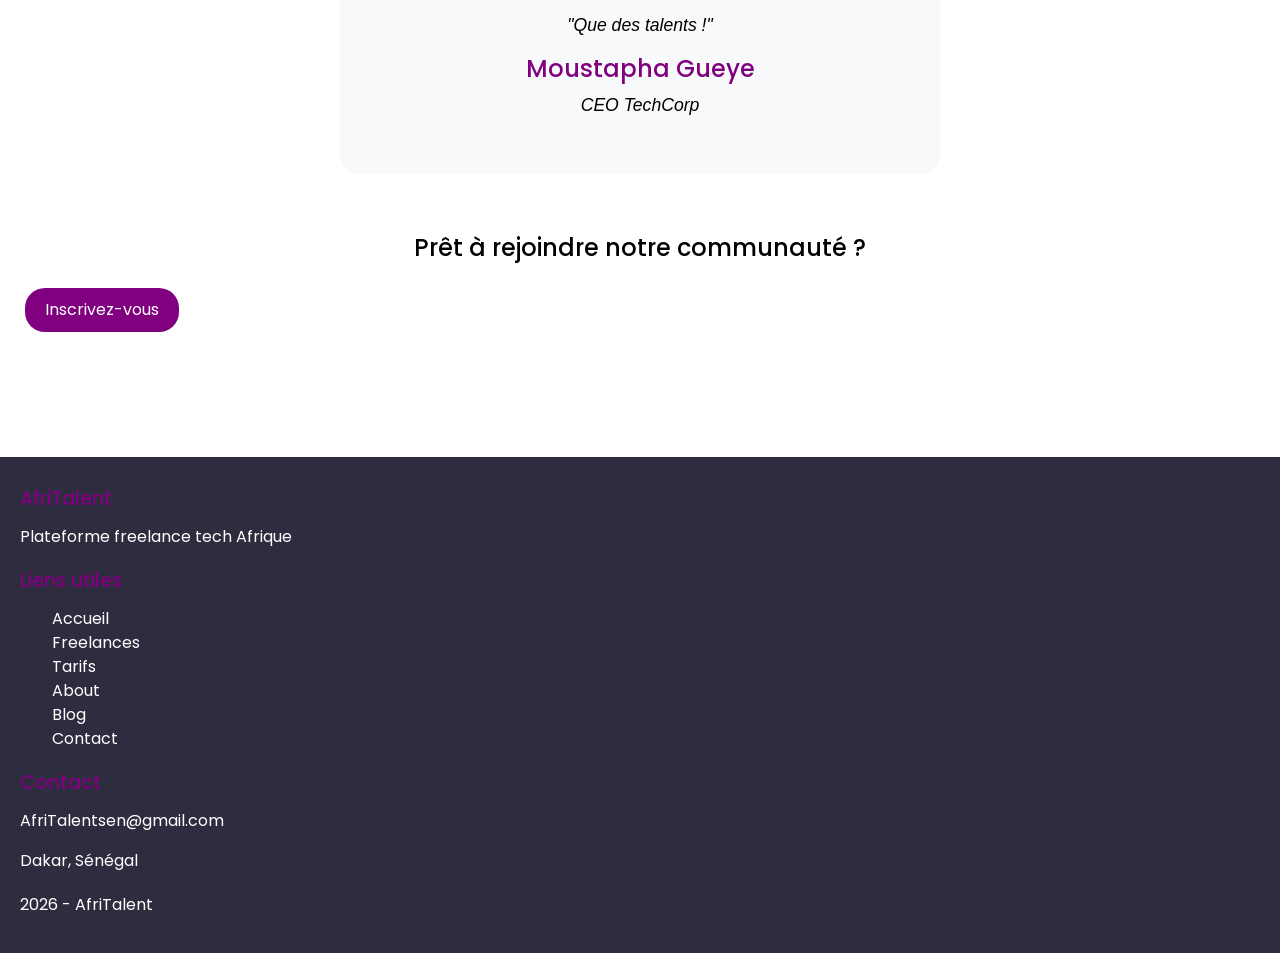
==== commit 3ba5ef64: "commit 9 commentaire et correction" ====
--- a/index.html
+++ b/index.html
@@ -4,6 +4,7 @@
     <meta charset="UTF-8">
     <meta name="viewport" content="width=device-width, initial-scale=1.0">
     <title>Afritalent-accueil</title>
+    <!--liens extrenes-->
     <!--lien bootstrap -->
     <link rel="stylesheet" href="https://cdn.jsdelivr.net/npm/bootstrap@5.3.0/dist/css/bootstrap.min.css">
     <link rel="stylesheet" href="css/style.css">
@@ -11,7 +12,7 @@
     <link href="https://fonts.googleapis.com/css2?family=Poppins:wght@300;400;500;600;700&display=swap" rel="stylesheet">
 </head>
 <body>
-    
+    <!--header :navbar-->
     <header>
         <nav>
             <ul>
@@ -25,9 +26,10 @@
             <button>Rejoindre AfriTalent</button>
         </nav>
     </header>
-
+     <!--main: contenu principal-->
     <main>
         <!-- Hero -->
+         <!--presentation du texte a gauche et image a droite-->
         <section>
             <div class="hero">
     <div class="hero-content">
@@ -35,6 +37,7 @@
         <h2>La Plateforme numéro 1 en Afrique pour connecter talents freelances et entreprises innovantes</h2>
         <button>Je suis Freelance</button>
         <button>Je recrute un Freelance</button>
+        <!--statistique animees(compteurs javascript)-->
         <p>+2500 Freelances</p>
         <p>+800 partenaires</p>
         <p>+12000 projets livrés</p>
@@ -44,7 +47,8 @@
     </div>
 </div>
 
-<!--Comment ça marche - Bento Grid-->
+<!--Comment ça marche - Bento Grid (bento grid)-->
+<!--4 etapes en grille asymetrique(bento grid)-->
 <section>
     <h2>Fonctionnement</h2>
     <div class="bento-grid">
@@ -72,6 +76,7 @@
 </section>
 
 <!-- Nos services -->
+ <!--6 categories avec icones et effet hover-->
 <section>
     <h2>Nos services</h2>
     <div class="categories-grid">
@@ -109,6 +114,7 @@
 </section>
 
 <!-- Témoignages - Carousel -->
+ <!--diaporama bootstrap avec 3 temoignage-->
 <section>
     <h2>Témoignages</h2>
     <div id="temoinscarousel" class="carousel slide" data-bs-ride="carousel">
@@ -135,6 +141,7 @@
                 </div>
             </div>
         </div>
+        <!--controles du carousel-->
         <button class="carousel-control-prev" type="button" data-bs-target="#temoinscarousel" data-bs-slide="prev">
             <span class="carousel-control-prev-icon"></span>
         </button>
@@ -145,12 +152,14 @@
         </section>
 
         <!-- CTA -->
+         <!--appel a l'inscription-->
         <section>
             <h2>Prêt à rejoindre notre communauté ?</h2>
             <button>Inscrivez-vous</button>
         </section>
     </main>
-
+    <!--pied de page-->
+    <!--3 colonnes: description, liens utiles, contact-->
     <footer>
         <div>
             <h3>AfriTalent</h3>
@@ -172,9 +181,10 @@
             <p>AfriTalentsen@gmail.com</p>
             <p>Dakar, Sénégal</p>
         </div>
+        <!--annee dynamique mise a jour par js-->
         <p><span id="annee"></span> - AfriTalent</p>
     </footer>
-    <!--lien bootstrap js-->
+    <!--lien bootstrap js (carousel, accordeon, etc)-->
     <script src="https://cdn.jsdelivr.net/npm/bootstrap@5.3.0/dist/js/bootstrap.bundle.min.js"></script>
     <!--lien js-->
     <script src="js/main.js"></script>
--- a/css/style.css
+++ b/css/style.css
@@ -732,3 +732,13 @@
     background: #a855f7;
     color: white;
 }
+/*c7*/
+.fade-in{
+    opacity: 0;
+    transform: translateY(30px);
+    transition: opacity 0.6s ease,transform 0.6s ease;
+}
+.fade-in.visible{
+    opacity: 1;
+    transform: translateY(0);
+}
